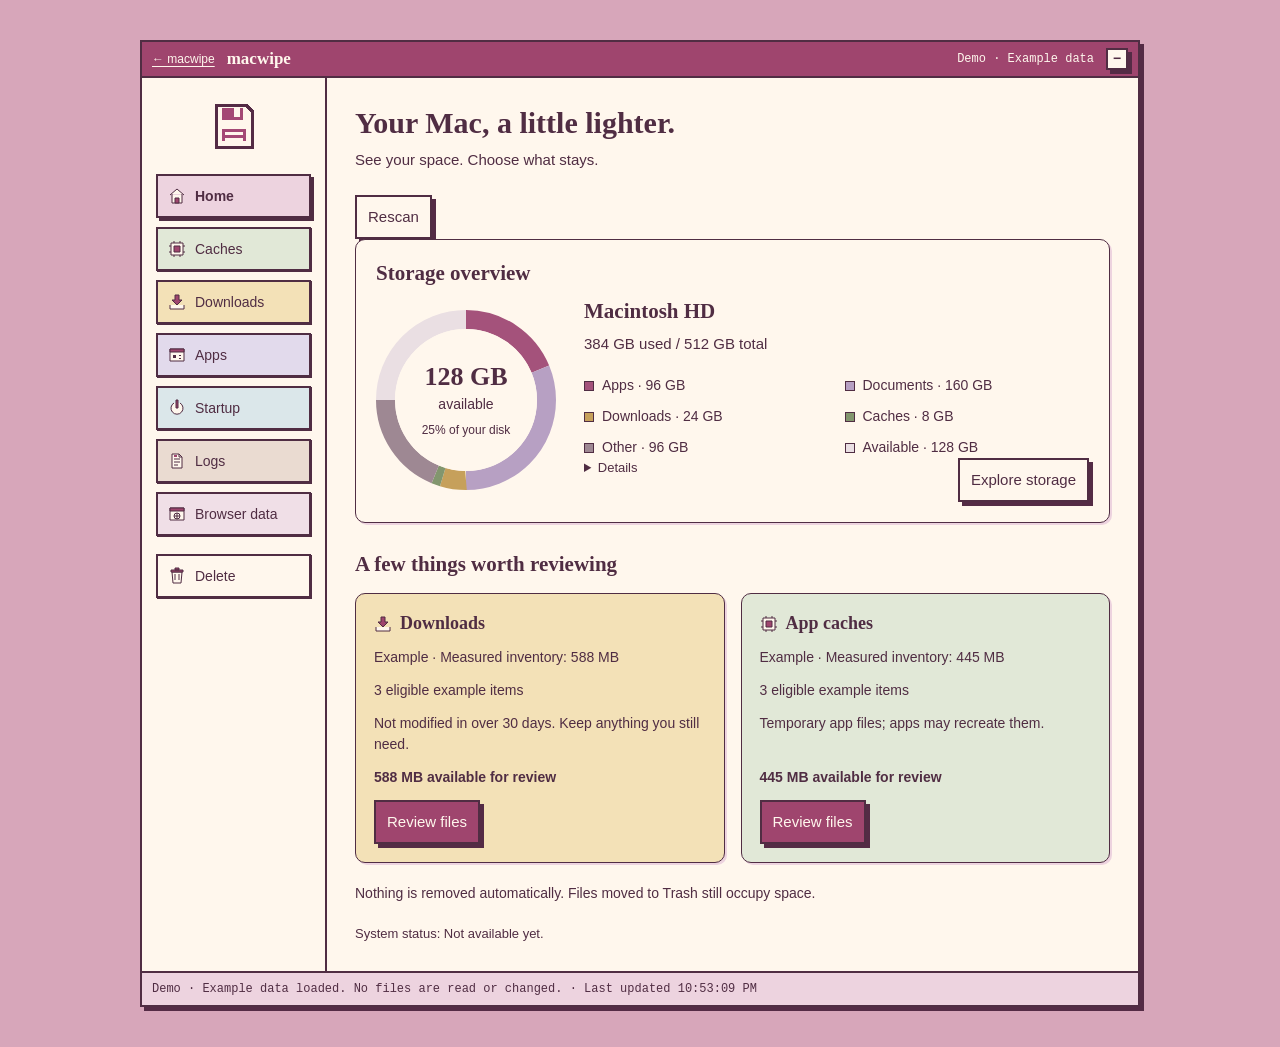
==== website/dashboard.html @ 5782fd82 "Add compact read-only storage explorer view" ====
<!doctype html>
<html lang="en">
  <head>
    <meta charset="utf-8" />
    <meta name="viewport" content="width=device-width, initial-scale=1" />
    <meta
      name="description"
      content="Try macwipe with local example data. No files are scanned or removed."
    />
    <title>macwipe · Home · Demo</title>
    <link rel="stylesheet" href="styles/theme.css" />
    <link rel="stylesheet" href="styles/dashboard.css?v=compact-home" />
    <script src="scripts/ui.js" defer></script>
    <script src="scripts/demo-data.js?v=downloads-30-days" defer></script>
    <script src="macwipe-bridge.js?v=task19" defer></script>
    <script src="scripts/dashboard.js?v=downloads-30-days" defer></script>
  </head>
  <body class="dashboard-body">
    <a class="skip-link" href="#content-pane">Skip to content</a>
    <div class="page dashboard-page">
      <main class="window dashboard" aria-label="macwipe dashboard demo">
        <header class="title-bar">
          <a class="back-link" href="index.html">← macwipe</a>
          <span class="title-bar-label">macwipe</span>
          <span class="demo-tag">Demo · Example data</span>
          <span class="window-control" aria-hidden="true">−</span>
        </header>
        <div class="dashboard-layout">
          <aside class="sidebar">
            <img
              class="disk-icon pixel-icon"
              src="assets/disk.svg"
              width="48"
              height="48"
              alt=""
            />
            <nav aria-label="Dashboard categories">
              <button
                class="question-row"
                type="button"
                data-view="home"
                aria-current="page"
              >
                <img src="assets/home.svg" width="18" height="18" alt="" />
                Home
              </button>
              <button class="question-row" type="button" data-category="caches">
                <img src="assets/caches.svg" width="18" height="18" alt="" />
                Caches
              </button>
              <button
                class="question-row"
                type="button"
                data-category="downloads"
              >
                <img src="assets/downloads.svg" width="18" height="18" alt="" />
                Downloads
              </button>
              <button
                class="question-row"
                type="button"
                data-category="applications"
              >
                <img
                  src="assets/applications.svg"
                  width="18"
                  height="18"
                  alt=""
                />
                Apps
              </button>
              <button
                class="question-row"
                type="button"
                data-category="startup"
              >
                <img src="assets/startup.svg" width="18" height="18" alt="" />
                Startup
              </button>
              <button
                class="question-row"
                type="button"
                data-category="performance"
              >
                <img src="assets/logs.svg" width="18" height="18" alt="" />
                Logs
              </button>
              <button
                class="question-row"
                type="button"
                data-category="privacy"
              >
                <img
                  src="assets/browser-data.svg"
                  width="18"
                  height="18"
                  alt=""
                />
                Browser data
              </button>
            </nav>
            <button class="question-row" type="button" id="btn-delete-macwipe"
              data-action="delete-macwipe" aria-label="Delete macwipe"
              aria-haspopup="dialog" aria-controls="delete-macwipe-dialog">
              <img src="assets/trash.svg" width="18" height="18" alt="" />
              Delete
            </button>
          </aside>
          <section
            id="content-pane"
            class="content-pane"
            aria-labelledby="dashboard-heading"
            tabindex="-1"
          >
            <header class="section-header">
              <h1 id="dashboard-heading">Your Mac, a little lighter.</h1>
              <p id="category-description">
                See your space. Choose what stays.
              </p>
              <button class="question-row" id="btn-home-rescan" data-action="preview" type="button" data-home-control>Scan</button>
            </header>
            <div id="home-view">
              <section class="home-panel" aria-labelledby="storage-heading">
                <h2 id="storage-heading">Storage overview</h2>
                <p id="storage-unavailable">
                  Storage overview is not available yet.
                </p>
                <div id="storage-overview" class="storage-overview" hidden>
                  <div class="storage-ring">
                    <svg
                      id="storage-chart"
                      width="180"
                      height="180"
                      viewBox="0 0 180 180"
                      role="img"
                      aria-label="Storage capacity and usage"
                    ></svg>
                    <div class="storage-ring-center" aria-hidden="true">
                      <strong id="storage-available"></strong>
                      <span>available</span>
                      <small id="storage-percent"></small>
                    </div>
                  </div>
                  <div class="storage-summary">
                    <h3 id="storage-volume"></h3>
                    <p id="storage-usage"></p>
                    <ul id="storage-legend" class="storage-legend"></ul>
                    <div class="storage-actions">
                    <details class="storage-disclosure"><summary>Details</summary><p id="storage-size-note" hidden>
                      Available space is reported by macOS. Cleanup candidates
                      use logical file sizes, not guaranteed space freed.
                    </p>
                    <button class="question-row" type="button" data-action="storage-settings">Open macOS Storage settings</button>
                    </details>
                    <button class="question-row" type="button" data-action="explore-storage">Explore storage</button>
                    </div>
                  </div>
                </div>
              </section>
              <section
                class="home-recommendations"
                aria-labelledby="recommendations-heading"
              >
                <h2 id="recommendations-heading">A few things worth reviewing</h2>
                <div class="recommendation-grid">
                  <article
                    class="recommendation-card downloads-card"
                    data-recommendation="downloads"
                  >
                    <h3>
                      <img src="assets/downloads.svg" width="18" height="18" alt="" />
                      Downloads
                    </h3>
                    <p data-inventory-summary="downloads"></p>
                    <p data-recommendation-count>
                      Recommendations are not available yet.
                    </p>
                    <p>Not modified in over 30 days. Keep anything you still need.</p>
                    <p data-recommendation-size></p>
                    <button
                      class="question-row primary-btn"
                      data-category="downloads"
                      type="button"
                      disabled
                    >
                      Review files
                    </button>
                  </article>
                  <article
                    class="recommendation-card caches-card"
                    data-recommendation="caches"
                  >
                    <h3>
                      <img src="assets/caches.svg" width="18" height="18" alt="" />
                      App caches
                    </h3>
                    <p data-inventory-summary="caches"></p>
                    <p data-recommendation-count>
                      Recommendations are not available yet.
                    </p>
                    <p>Temporary app files; apps may recreate them.</p>
                    <p data-recommendation-size></p>
                    <button
                      class="question-row primary-btn"
                      data-category="caches"
                      type="button"
                      disabled
                    >
                      Review files
                    </button>
                  </article>
                </div>
                <p class="home-cleanup-note">
                  Nothing is removed automatically. Files moved to Trash still occupy space.
                </p>
              </section>
              <p class="home-system-status" role="status">System status: Not available yet.</p>
            </div>
            <div
              class="toolbar"
              role="group"
              aria-label="Scan controls"
              data-category-controls
              hidden
            >
              <button
                class="question-row"
                id="btn-preview-scan"
                data-action="preview"
                type="button"
              >
                Scan
              </button>
              <button
                class="question-row"
                id="btn-select-all"
                data-action="select-all"
                type="button"
              >
                Select all
              </button>
            </div>
            <p class="preview-note" data-category-controls hidden>
              Example data only. No files are read or changed.
            </p>
            <p id="startup-settings" hidden><button class="question-row" type="button" data-action="login-settings">Open Login Items settings</button></p>
            <div id="explorer-controls" hidden>
              <button class="question-row" type="button" data-action="back-home">Back to Home</button>
              <button class="question-row" id="btn-explorer-scan" type="button" data-action="explorer-scan" disabled>Scan storage</button>
              <p id="explorer-status" role="status">Not scanned.</p>
            </div>
            <p id="category-summary" data-category-controls hidden></p>
            <details id="category-skipped" data-category-controls hidden><summary>Skipped locations</summary><ul></ul></details>
            <noscript
              ><p>Enable JavaScript to try the interactive demo.</p></noscript
            >
            <div
              class="list-navigation"
              data-category-controls
              hidden
              role="group"
              aria-label="Scroll file list"
            >
              <button
                class="question-row"
                type="button"
                data-action="scroll-up"
                aria-label="Scroll file list up"
                aria-controls="file-list"
              >
                ▲
              </button>
              <button
                class="question-row"
                type="button"
                data-action="scroll-down"
                aria-label="Scroll file list down"
                aria-controls="file-list"
              >
                ▼
              </button>
            </div>
            <div
              id="file-list"
              class="table-scroll"
              data-category-controls
              hidden
              role="region"
              aria-label="Example items"
              tabindex="0"
            >
              <table class="item-list">
                <caption id="list-caption">
                  Example storage items
                </caption>
                <thead>
                  <tr>
                    <th scope="col">Select</th>
                    <th scope="col">Name</th>
                    <th scope="col" aria-sort="none">
                      <button type="button" id="btn-sort-size" data-action="sort-size">
                        Size / Info <span aria-hidden="true"></span>
                      </button>
                    </th>
                    <th scope="col">Details</th>
                  </tr>
                </thead>
                <tbody id="item-table-body"></tbody>
              </table>
            </div>
            <footer class="bottom-bar" data-category-controls hidden>
              <span id="selection-status" role="status"
                >Selected: 0 items · 0 MB</span
              >
              <button
                class="question-row primary-btn"
                id="btn-review-selected"
                data-action="review"
                aria-haspopup="dialog"
                aria-controls="review-dialog"
                type="button"
                disabled
              >
                Review selected
              </button>
            </footer>
          </section>
        </div>
        <footer class="status-strip">
          <span id="scan-status" role="status">Demo · Example data</span>
          <span id="scan-updated" hidden>
            · Last updated <time id="scan-updated-time"></time>
          </span>
        </footer>
      </main>
    </div>
    <dialog
      class="window modal-dialog"
      data-chat-prefix="details"
      id="details-dialog"
      aria-labelledby="details-title"
    >
      <header class="title-bar">
        <span class="title-bar-label" id="details-title"
          >macwipe - details</span
        >
        <button
          class="window-control close-control"
          type="button"
          data-close
          aria-label="Close details dialog"
          autofocus
        >
          ×
        </button>
      </header>
      <div data-chat-content></div>
      <p class="toolbar"><button class="question-row" id="btn-finder" data-action="show-finder" type="button" hidden>Show in Finder</button><button class="question-row" id="btn-keep-item" data-action="keep-item" type="button" hidden>Keep this</button></p>
      <p>Exclude this item from recommendations and bulk selection.</p>
      <p id="details-action-status" role="status"></p>
    </dialog>
    <dialog
      class="window modal-dialog"
      id="review-dialog"
      aria-labelledby="review-title"
      aria-describedby="review-notice"
    >
      <header class="title-bar">
        <span class="title-bar-label" id="review-title"
          >macwipe - review selected</span
        >
        <button
          class="window-control close-control"
          type="button"
          data-close
          aria-label="Close review dialog"
          autofocus
        >
          ×
        </button>
      </header>
      <div class="dialog-body">
        <p>Selected items for simulated cleanup:</p>
        <ul id="review-items-list" class="review-list"></ul>
        <p><strong>Total:</strong> <span id="review-total-size">0 MB</span></p>
        <p id="review-notice" class="demo-notice-box">
          Demo only. Simulation clears your selections. No files or settings are
          changed.
        </p>
        <div class="dialog-actions">
          <button class="question-row" type="button" data-close>Back</button>
          <button
            class="question-row primary-btn"
            id="review-simulate-btn"
            data-action="simulate"
            type="button"
          >
            Simulate cleanup
          </button>
        </div>
      </div>
      <footer class="status-strip">Review first. You stay in control.</footer>
    </dialog>
    <dialog class="window modal-dialog" id="delete-macwipe-dialog"
      aria-labelledby="delete-macwipe-title" aria-describedby="delete-macwipe-message delete-macwipe-notice">
      <header class="title-bar">
        <span class="title-bar-label" id="delete-macwipe-title">Delete macwipe?</span>
      </header>
      <div class="dialog-body">
        <p id="delete-macwipe-message">Move this copy of macwipe to Trash? The app will close. Your other apps and files will stay in place.</p>
        <p id="delete-macwipe-notice" role="status"></p>
        <div class="dialog-actions">
          <button class="question-row" type="button" id="delete-macwipe-keep" data-close autofocus>Keep</button>
          <button class="question-row primary-btn" type="button" id="delete-macwipe-confirm" data-action="confirm-delete-macwipe">Delete application</button>
        </div>
      </div>
    </dialog>
  </body>
</html>
---- website/styles/theme.css ----
/* Shared retro desktop design system. */
:root {
  --background: #d7a6ba;
  --panel: #fff6ec;
  --ink: #542b45;
  --button: #a44875;
  --status: #eaccd7;
  --mono: ui-monospace, "SF Mono", "Courier New", monospace;
  --serif: Georgia, serif;
  --shadow: 4px 4px 0 var(--ink);
  --menu: #fff0e0;
  --transcript: #fffdf9;
}
* {
  box-sizing: border-box;
}
body {
  margin: 0;
  min-height: 100vh;
  background: var(--background);
  color: var(--ink);
  font: 14px/1.5 var(--mono);
}
a {
  color: inherit;
}
button,
input {
  font: inherit;
}
button,
.download-control,
.demo-link {
  border-radius: 0;
  cursor: pointer;
  transition: transform 120ms ease;
}
:focus-visible {
  outline: 2px solid var(--ink);
  outline-offset: 4px;
}
.title-bar :focus-visible {
  outline-color: var(--panel);
}
.page {
  display: flex;
  min-height: 100vh;
  padding: 48px 24px;
}
.landing-window {
  width: min(470px, 100%);
  margin: auto;
}
.window {
  border: 2px solid var(--ink);
  background: var(--panel);
  box-shadow: var(--shadow);
  min-width: 0;
}
.title-bar {
  display: flex;
  align-items: center;
  gap: 12px;
  min-height: 36px;
  padding: 6px 10px;
  border-bottom: 2px solid var(--ink);
  background: var(--button);
  color: var(--panel);
}
.title-bar-label {
  margin-right: auto;
  font: bold 17px var(--serif);
}
.window-control {
  display: inline-grid;
  place-items: center;
  flex: 0 0 22px;
  width: 22px;
  height: 22px;
  padding: 0;
  border: 2px solid var(--ink);
  background: var(--panel);
  color: var(--ink);
  font: bold 14px/1 var(--mono);
  box-shadow: var(--shadow);
}
.close-control:hover {
  background: var(--status);
}
.landing-content {
  display: flex;
  flex-direction: column;
  align-items: center;
  padding: 30px 24px 24px;
  text-align: center;
}
.pixel-icon {
  image-rendering: pixelated;
  flex-shrink: 0;
}
svg {
  shape-rendering: crispEdges;
}
.folder-icon {
  margin-bottom: 12px;
}
h1 {
  margin: 0;
  font: bold 36px/1.15 var(--serif);
}
.tagline {
  margin: 8px 0 42px;
}
.download-control,
.demo-link {
  display: flex;
  align-items: center;
  justify-content: center;
  gap: 10px;
  width: 100%;
  min-height: 46px;
  padding: 10px;
  border: 2px solid var(--ink);
  box-shadow: var(--shadow);
  font: bold 13px/1.5 var(--mono);
}
.download-control {
  background: var(--status);
  color: var(--ink);
  text-decoration: none;
}
.demo-link {
  margin-top: 12px;
  text-decoration: none;
}
.divider {
  width: 100%;
  margin: 40px 0 16px;
  border-top: 2px solid var(--ink);
}
.questions-label {
  width: 100%;
  margin: 0 0 10px;
  text-align: left;
  font-weight: bold;
}
.questions-list {
  display: grid;
  width: 100%;
  gap: 10px;
}
.question-row {
  display: flex;
  align-items: center;
  justify-content: space-between;
  gap: 12px;
  width: 100%;
  min-height: 44px;
  padding: 8px 11px;
  border: 2px solid var(--ink);
  background: var(--panel);
  color: var(--ink);
  box-shadow: var(--shadow);
  text-align: left;
}
.question-row:hover,
.question-row[aria-expanded="true"] {
  background: var(--status);
}
.close-control:active,
.download-control:active,
.demo-link:active,
.question-row:active {
  transform: translate(1px, 1px);
  box-shadow: 2px 2px 0 var(--ink);
}
.primary-btn {
  background: var(--button);
  color: #fff;
}
.primary-btn:hover {
  background: var(--ink);
}
.landing-window .download-control {
  margin-top: 14px;
  background: var(--button);
  color: var(--panel);
}
.landing-window .demo-link {
  background: var(--panel);
  color: var(--ink);
}
.landing-window .download-control:hover,
.landing-window .demo-link:hover {
  background: var(--ink);
  color: var(--panel);
}
.question-copy {
  display: flex;
  align-items: center;
  gap: 10px;
}
.chevron {
  font: bold 28px/0.8 var(--serif);
}
.status-strip {
  padding: 7px 10px;
  border-top: 2px solid var(--ink);
  background: var(--status);
  font-size: 12px;
}
/* Native dialog supplies the overlay and keyboard focus containment. */
.modal-dialog {
  width: min(520px, calc(100% - 32px));
  max-height: calc(100vh - 32px);
  max-height: calc(100dvh - 32px);
  padding: 0;
  color: var(--ink);
  overflow-y: auto;
}
.modal-dialog:not([open]) {
  display: none;
}
.modal-dialog[open] {
  animation: modal-open 140ms ease;
}
.modal-dialog::backdrop {
  background: rgb(84 43 69 / 45%);
}
@keyframes modal-open {
  from {
    opacity: 0;
    transform: translateY(8px);
  }
  to {
    opacity: 1;
    transform: none;
  }
}
.chat-menu {
  padding: 6px 12px;
  border-bottom: 2px solid var(--ink);
  background: var(--menu);
  font-size: 11px;
}
.chat-body {
  display: flex;
  height: clamp(210px, 36vh, 300px);
}
.chat-sidebar {
  display: flex;
  flex: 0 0 70px;
  flex-direction: column;
  align-items: center;
  padding: 14px 10px;
  border-right: 2px solid var(--ink);
  background: var(--status);
}
.chat-avatar {
  display: grid;
  place-items: center;
  width: 44px;
  height: 44px;
  border: 2px solid var(--ink);
  background: var(--panel);
  box-shadow: 2px 2px 0 var(--ink);
}
.chat-transcript {
  flex: 1;
  min-width: 0;
  min-height: 0;
  overflow-y: auto;
  padding: 18px 14px;
  background: var(--transcript);
  overflow-wrap: anywhere;
  font-size: 12px;
}
.chat-transcript p {
  margin: 0 0 20px;
}
.chat-transcript p:last-child {
  margin-bottom: 0;
}
.chat-transcript strong {
  font-weight: bold;
}
.message-time {
  font-size: 11px;
}
.sender-you {
  color: var(--button);
}
.sender-macwipe {
  color: var(--ink);
}
.chat-toolbar {
  display: flex;
  flex-wrap: wrap;
  align-items: center;
  gap: 6px;
  padding: 4px 12px;
  border-top: 2px solid var(--ink);
  border-bottom: 2px solid var(--ink);
  background: var(--panel);
  font-size: 11px;
}
.format-key {
  display: inline-grid;
  place-items: center;
  width: 22px;
  height: 22px;
  border: 2px solid var(--ink);
  background: var(--panel);
  font-weight: bold;
}
.chat-input-area {
  display: flex;
  gap: 12px;
  padding: 12px;
}
.chat-input-area input {
  min-width: 0;
  flex: 1;
  width: 100%;
  padding: 8px;
  border: 2px solid var(--ink);
  border-radius: 0;
  background: var(--transcript);
  color: var(--ink);
}
.chat-input-area input::placeholder {
  color: var(--ink);
  opacity: 0.75;
}
.chat-input-area .question-row {
  width: auto;
}
button:disabled,
button:disabled:hover,
button:disabled:active {
  cursor: not-allowed;
  background: var(--status);
  color: var(--ink);
  transform: none;
  box-shadow: none;
  transition: none;
}
.skip-link {
  position: fixed;
  z-index: 10;
  top: 8px;
  left: 8px;
  padding: 8px;
  border: 2px solid var(--ink);
  background: var(--panel);
  transform: translateY(-200%);
}
.skip-link:focus {
  transform: none;
}
@media (max-width: 520px) {
  .page {
    padding: 24px 12px;
  }
  .landing-content {
    padding: 24px 16px;
  }
  h1 {
    font-size: 32px;
  }
}
@media (prefers-reduced-motion: reduce) {
  *,
  *::before,
  *::after {
    animation: none !important;
    transition: none !important;
  }
}
---- website/styles/dashboard.css ----
.dashboard-body {
  --panel: #fff7ed;
  --ink: #502d43;
  --button: #9f456e;
  --status: #edd3df;
  font: 15px/1.5 -apple-system, BlinkMacSystemFont, "Segoe UI", sans-serif;
}
.dashboard-body [hidden] {
  display: none !important;
}
.dashboard-page {
  padding: 40px 24px;
}
.native-mode .dashboard-page { padding: 0; min-height: 100vh; }
.native-mode .dashboard { width: 100%; margin: 0; box-shadow: none; }
.native-mode .dashboard > .status-strip {
  padding: 5px 10px;
  font: 13px/1.3 -apple-system, BlinkMacSystemFont, "Segoe UI", sans-serif;
}
.native-mode .sidebar { padding-top: 14px; padding-bottom: 14px; }
.native-mode .disk-icon { margin-bottom: 12px; }
.native-mode[data-current-view="home"] .content-pane { padding: 12px 16px; }
.native-mode[data-current-view="home"] .section-header {
  display: grid;
  grid-template-columns: 1fr auto;
  gap: 2px 12px;
  margin-bottom: 10px;
}
.native-mode[data-current-view="home"] .section-header h1 { font-size: 26px; margin: 0; }
.native-mode[data-current-view="home"] .section-header p { margin: 0; font-size: 13px; }
.native-mode #btn-home-rescan { grid-column: 2; grid-row: 1 / span 2; margin: 0; }
.native-mode .home-panel { padding: 14px; }
.native-mode .home-panel:has(#storage-overview:not([hidden])) {
  display: grid;
  grid-template-columns: 130px 1fr;
  gap: 4px 16px;
}
.native-mode .home-panel h2 { grid-column: 2; margin: 0; font-size: 18px; }
.native-mode #storage-overview:not([hidden]) { display: contents; }
.native-mode .storage-ring { grid-row: 1 / span 2; width: 130px; height: 130px; }
.native-mode .storage-ring svg { width: 130px; height: 130px; }
.native-mode .storage-ring-center { inset: 14px; width: 102px; height: 102px; font-size: 13px; text-align: center; }
.native-mode .storage-ring-center strong { font-size: 20px; }
.native-mode .storage-ring-center small { font-size: 13px; margin-top: 2px; }
.native-mode .storage-summary { grid-column: 2; }
.storage-actions { display: flex; align-items: flex-start; gap: 12px; }
.storage-actions > details { min-width: 0; flex: 1; }
.storage-actions > button { flex-shrink: 0; width: auto; }
.native-mode .storage-actions > button { min-height: 28px; padding: 4px 8px; font-size: 13px; }
.native-mode .storage-summary h3 { font-size: 18px; margin-bottom: 4px; }
.native-mode .storage-summary p, .storage-disclosure { font-size: 13px; }
.native-mode .storage-legend { margin-top: 6px; gap: 4px 12px; font-size: 13px; }
.native-mode .home-recommendations { margin-top: 12px; }
.native-mode .home-recommendations h2 { font-size: 18px; margin-bottom: 6px; }
.native-mode .recommendation-card { padding: 10px 12px; gap: 4px; display: grid; grid-template-columns: 1fr auto; }
.native-mode .recommendation-card h3 { font-size: 16px; grid-column: 1 / -1; }
.native-mode .recommendation-card p { font-size: 13px; line-height: 1.25; grid-column: 1 / -1; }
.native-mode .recommendation-card [data-recommendation-size] { grid-column: 1; margin: 0; align-self: center; }
.native-mode .recommendation-card button { grid-column: 2; padding: 4px 8px; font-size: 13px; }
.native-mode .home-cleanup-note { margin: 4px 0; font-size: 13px; }
.home-system-status { margin: 8px 0 0; font-size: 13px; }
@media (max-width: 749px) {
  .native-mode .home-panel:has(#storage-overview:not([hidden])) { display: block; }
  .native-mode #storage-overview:not([hidden]) { display: flex; }
  .native-mode[data-current-view="home"] .section-header { display: block; }
}
.dashboard {
  width: min(1000px, 100%);
  margin: auto;
}
.back-link {
  font-size: 12px;
  text-underline-offset: 3px;
}
.demo-tag {
  font: 12px/1.5 var(--mono);
}
.dashboard-layout {
  display: grid;
  grid-template-columns: 185px minmax(0, 1fr);
}
.sidebar {
  padding: 24px 14px;
  border-right: 2px solid var(--ink);
  background: var(--panel);
}
.disk-icon {
  display: block;
  margin: 0 auto 24px;
}
.sidebar nav {
  display: flex;
  flex-direction: column;
  gap: 9px;
}
.sidebar .question-row {
  justify-content: flex-start;
  min-height: 44px;
  gap: 9px;
  padding: 8px 10px;
  border: 2px solid var(--ink);
  background: var(--nav-color);
  color: var(--ink);
  box-shadow: 1px 1px 0 var(--ink);
  font: 14px/1.5 -apple-system, BlinkMacSystemFont, "Segoe UI", sans-serif;
  text-align: left;
}
.sidebar .question-row img {
  flex-shrink: 0;
}
.sidebar [data-view="home"] {
  --nav-color: #edd3df;
}
.sidebar [data-category="caches"] {
  --nav-color: #e1e8d7;
}
.sidebar [data-category="downloads"] {
  --nav-color: #f3e1b7;
}
.sidebar [data-category="applications"] {
  --nav-color: #e2daec;
}
.sidebar [data-category="startup"] {
  --nav-color: #dbe7ea;
}
.sidebar [data-category="performance"] {
  --nav-color: #eadbd1;
}
.sidebar [data-category="privacy"] {
  --nav-color: #f0dfe7;
}
.sidebar .question-row[aria-current="page"] {
  border: 2px solid var(--ink);
  background: var(--nav-color);
  box-shadow: 3px 3px 0 var(--ink);
  font-weight: bold;
}
#btn-delete-macwipe {
  --nav-color: var(--panel);
  margin-top: 18px;
}
#delete-macwipe-dialog {
  width: min(440px, calc(100% - 32px));
}
.content-pane {
  min-width: 0;
  padding: 28px;
  overflow-wrap: anywhere;
}
.home-panel {
  padding: 20px;
  border: 1px solid var(--ink);
  border-radius: 10px;
  background: var(--panel);
  box-shadow: 2px 2px 0 var(--status);
}
.home-panel h2 {
  margin: 0 0 12px;
  font: bold 21px/1.25 var(--serif);
}
.home-recommendations {
  margin-top: 28px;
}
.home-recommendations h2 {
  margin: 0 0 16px;
  font: bold 21px/1.25 var(--serif);
}
.recommendation-grid {
  display: grid;
  grid-template-columns: repeat(2, minmax(0, 1fr));
  gap: 16px;
}
.recommendation-card {
  display: flex;
  flex-direction: column;
  gap: 12px;
  padding: 18px;
  border: 1px solid var(--ink);
  border-radius: 10px;
  box-shadow: 2px 2px 0 var(--status);
}
.downloads-card {
  background: #f3e1b7;
}
.caches-card {
  background: #e1e8d7;
}
.recommendation-card h3 {
  display: flex;
  align-items: center;
  gap: 8px;
  margin: 0;
  font: bold 18px/1.25 var(--serif);
}
.recommendation-card h3 img {
  flex-shrink: 0;
}
.recommendation-card p {
  margin: 0;
  font-size: 14px;
}
.recommendation-card [data-recommendation-size] {
  margin-top: auto;
  font-weight: bold;
}
.recommendation-card .question-row,
#btn-home-rescan {
  width: auto;
  justify-content: center;
  align-self: flex-start;
}
.home-cleanup-note {
  margin: 20px 0;
  font-size: 14px;
}
.home-panel p {
  margin: 0;
}
.storage-overview {
  display: flex;
  align-items: center;
  gap: 28px;
}
.storage-ring {
  position: relative;
  flex: 0 0 180px;
  width: 180px;
  height: 180px;
}
.storage-ring svg {
  display: block;
  shape-rendering: geometricPrecision;
}
.storage-ring-center {
  position: absolute;
  top: 19px;
  left: 19px;
  display: flex;
  flex-direction: column;
  align-items: center;
  justify-content: center;
  width: 142px;
  height: 142px;
  border-radius: 50%;
  background: var(--panel);
  font-size: 14px;
}
.storage-ring-center strong {
  font: bold 26px/1.25 var(--serif);
}
.storage-ring-center small {
  margin-top: 6px;
  font-size: 12px;
}
.storage-summary {
  flex: 1;
  min-width: 0;
}
.storage-summary h3 {
  margin: 0 0 8px;
  font: bold 21px/1.25 var(--serif);
}
#storage-size-note {
  margin-top: 16px;
  font-size: 14px;
}
.storage-legend {
  display: grid;
  grid-template-columns: repeat(2, minmax(0, 1fr));
  gap: 10px 16px;
  margin: 20px 0 0;
  padding: 0;
  list-style: none;
  font-size: 14px;
}
.storage-legend li {
  display: flex;
  align-items: center;
  gap: 8px;
}
.storage-swatch {
  flex: 0 0 10px;
  width: 10px;
  height: 10px;
  border: 1px solid var(--ink);
}
.dashboard-body .status-strip {
  font: 12px/1.5 var(--mono);
}
.dashboard-body .primary-btn {
  background: var(--button);
  color: var(--panel);
}
.dashboard-body .primary-btn:hover {
  background: var(--ink);
}
.dashboard-body .primary-btn:disabled {
  background: var(--status);
  color: var(--ink);
}
.section-header h1 {
  font-size: 30px;
}
.section-header p {
  margin: 8px 0 24px;
}
.toolbar,
.bottom-bar,
.dialog-actions {
  display: flex;
  flex-wrap: wrap;
  align-items: center;
  gap: 12px;
}
.toolbar .question-row,
.bottom-bar .question-row,
.dialog-actions .question-row {
  width: auto;
  justify-content: center;
  min-height: 44px;
  padding: 10px 14px;
  border-width: 1px;
  box-shadow: 2px 2px 0 var(--ink);
  font-size: 14px;
}
.preview-note {
  margin: 16px 0 20px;
  font-size: 12px;
}
.list-navigation {
  display: flex;
  justify-content: flex-end;
  gap: 6px;
  margin-bottom: 8px;
}
.list-navigation .question-row {
  width: 32px;
  min-height: 28px;
  padding: 4px;
  justify-content: center;
  font-size: 12px;
  border-width: 1px;
  box-shadow: 2px 2px 0 var(--ink);
}
.table-scroll {
  max-height: 420px;
  overflow: auto;
  border: 1px solid var(--ink);
  border-radius: 10px;
  box-shadow: 2px 2px 0 var(--status);
}
.item-list {
  width: 100%;
  min-width: 440px;
  border-collapse: collapse;
  text-align: left;
  font-size: 14px;
  line-height: 1.5;
}
.item-list caption {
  padding: 14px;
  font: bold 21px var(--serif);
  text-align: left;
}
.item-list th,
.item-list td {
  padding: 10px 12px;
  border-bottom: 1px solid var(--ink);
  overflow-wrap: anywhere;
}
.item-list thead {
  background: var(--status);
}
.item-list .item-review-label {
  display: block;
  margin-top: 4px;
  font-size: 13px;
}
.dashboard-body [data-message="answer"] {
  white-space: pre-line;
}
.item-list tr.risk-section td {
  text-align: left;
  white-space: normal;
  background: var(--panel);
}
.risk-section h2 {
  margin: 0 0 4px;
  font: bold 16px var(--serif);
}
.risk-section p {
  margin: 0;
  font-size: 12px;
}
.item-list th:first-child,
.item-list td:first-child {
  width: 76px;
  text-align: center;
  white-space: nowrap;
}
.item-list th:nth-child(3) {
  width: 125px;
}
#btn-sort-size {
  padding: 0;
  border: 0;
  background: transparent;
  color: inherit;
  font: inherit;
  text-align: left;
  cursor: pointer;
}
.item-list th:last-child {
  width: 96px;
}
.item-list tbody tr:hover,
.item-list tbody tr:has(input:checked) {
  background: var(--status);
}
.item-list input {
  width: 18px;
  height: 18px;
  margin: 0;
  accent-color: var(--button);
  cursor: pointer;
}
.item-list .question-row {
  white-space: nowrap;
  width: auto;
  min-height: 32px;
  padding: 5px 8px;
  border-width: 1px;
  box-shadow: 2px 2px 0 var(--ink);
  font-size: 14px;
}
.bottom-bar {
  justify-content: space-between;
  padding-top: 20px;
  font-size: 14px;
}
#selection-status {
  font: 12px/1.5 var(--mono);
}
.dialog-body {
  padding: 20px;
}
.dialog-body > p:first-child {
  margin-top: 0;
}
.review-list {
  max-height: 180px;
  overflow-y: auto;
  padding-left: 22px;
}
.review-list li {
  margin-bottom: 8px;
  overflow-wrap: anywhere;
}
.demo-notice-box {
  padding: 12px;
  border: 2px solid var(--ink);
  background: var(--status);
  font-size: 12px;
}
.dialog-actions {
  justify-content: flex-end;
  margin-top: 20px;
}
@media (max-width: 750px) {
  .dashboard-page {
    padding: 20px 12px;
  }
  .dashboard-layout {
    grid-template-columns: minmax(0, 1fr);
  }
  .dashboard .title-bar {
    flex-wrap: wrap;
    gap: 8px 12px;
  }
  .demo-tag {
    margin-left: auto;
  }
  .sidebar {
    border-right: 0;
    border-bottom: 2px solid var(--ink);
    padding: 16px;
  }
  .disk-icon {
    width: 32px;
    height: 32px;
    margin: 0 0 16px;
  }
  .sidebar nav {
    flex-direction: row;
    flex-wrap: wrap;
    gap: 8px;
  }
  .sidebar .question-row {
    width: auto;
    max-width: 100%;
  }
  .content-pane {
    padding: 28px 16px;
  }
  .storage-overview {
    flex-direction: column;
    align-items: stretch;
    gap: 20px;
  }
  .storage-ring {
    align-self: center;
  }
  .recommendation-grid {
    grid-template-columns: minmax(0, 1fr);
  }
  /* Ensure all table checkboxes are fully interactive and never greyed out unless explicitly disabled */
#item-table-body input[type="checkbox"] {
  opacity: 1 !important;
  cursor: pointer !important;
  pointer-events: auto !important;
  filter: none !important;
 }

  #item-table-body input[type="checkbox"]:disabled {
    opacity: 0.3 !important;
    cursor: not-allowed !important;
  }
}
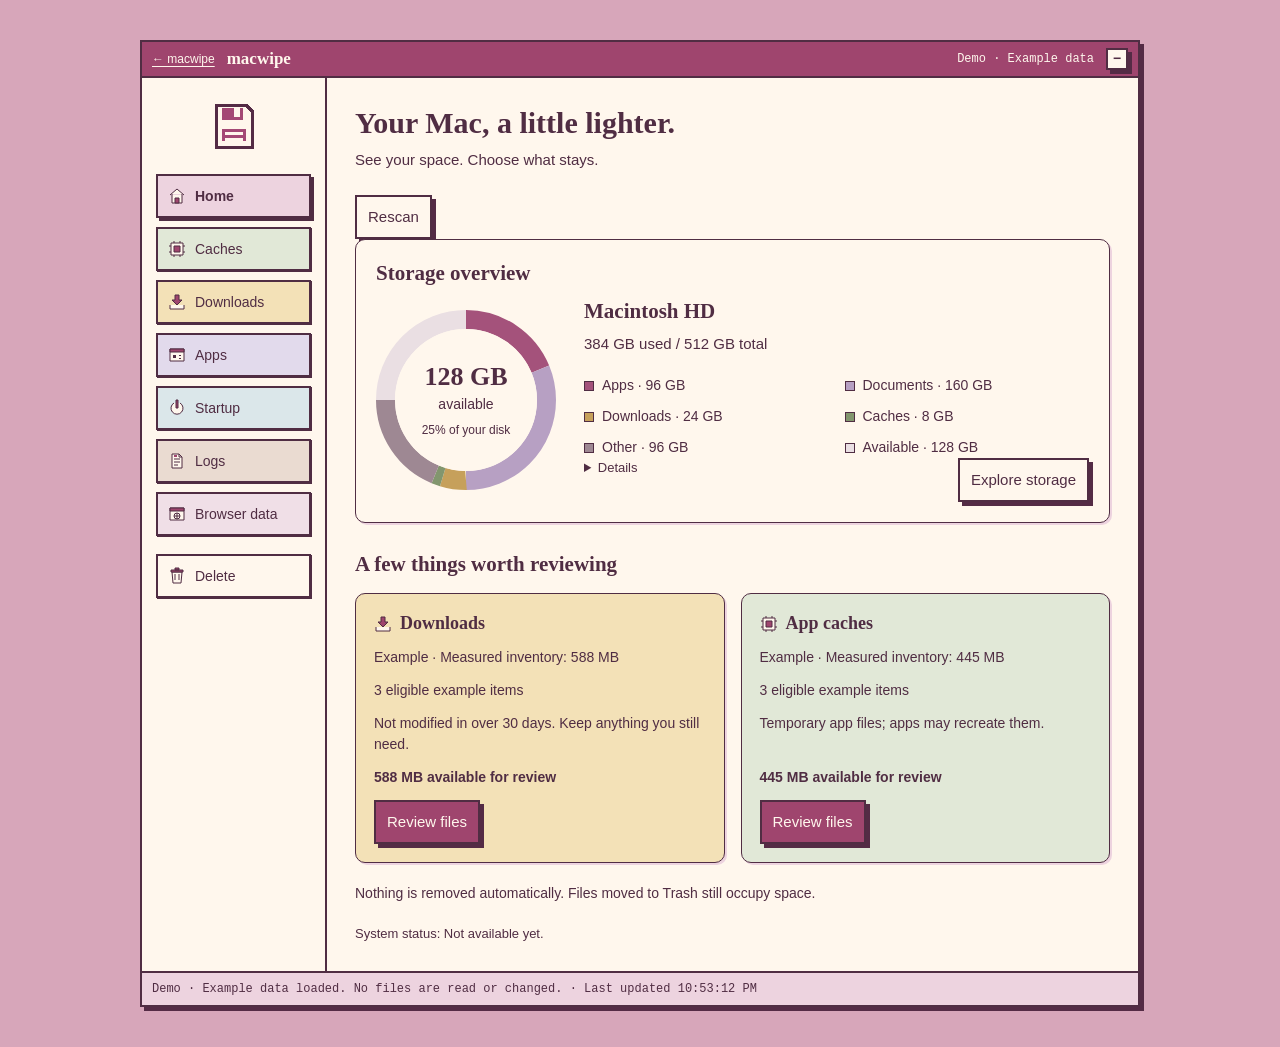
==== commit da0682de: "Connect bounded explorer results and validated drill-down" ====
--- a/website/dashboard.html
+++ b/website/dashboard.html
@@ -248,6 +248,7 @@
               <button class="question-row" type="button" data-action="back-home">Back to Home</button>
               <button class="question-row" id="btn-explorer-scan" type="button" data-action="explorer-scan" disabled>Scan storage</button>
               <p id="explorer-status" role="status">Not scanned.</p>
+              <nav id="explorer-breadcrumbs" aria-label="Storage location"></nav>
             </div>
             <p id="category-summary" data-category-controls hidden></p>
             <details id="category-skipped" data-category-controls hidden><summary>Skipped locations</summary><ul></ul></details>
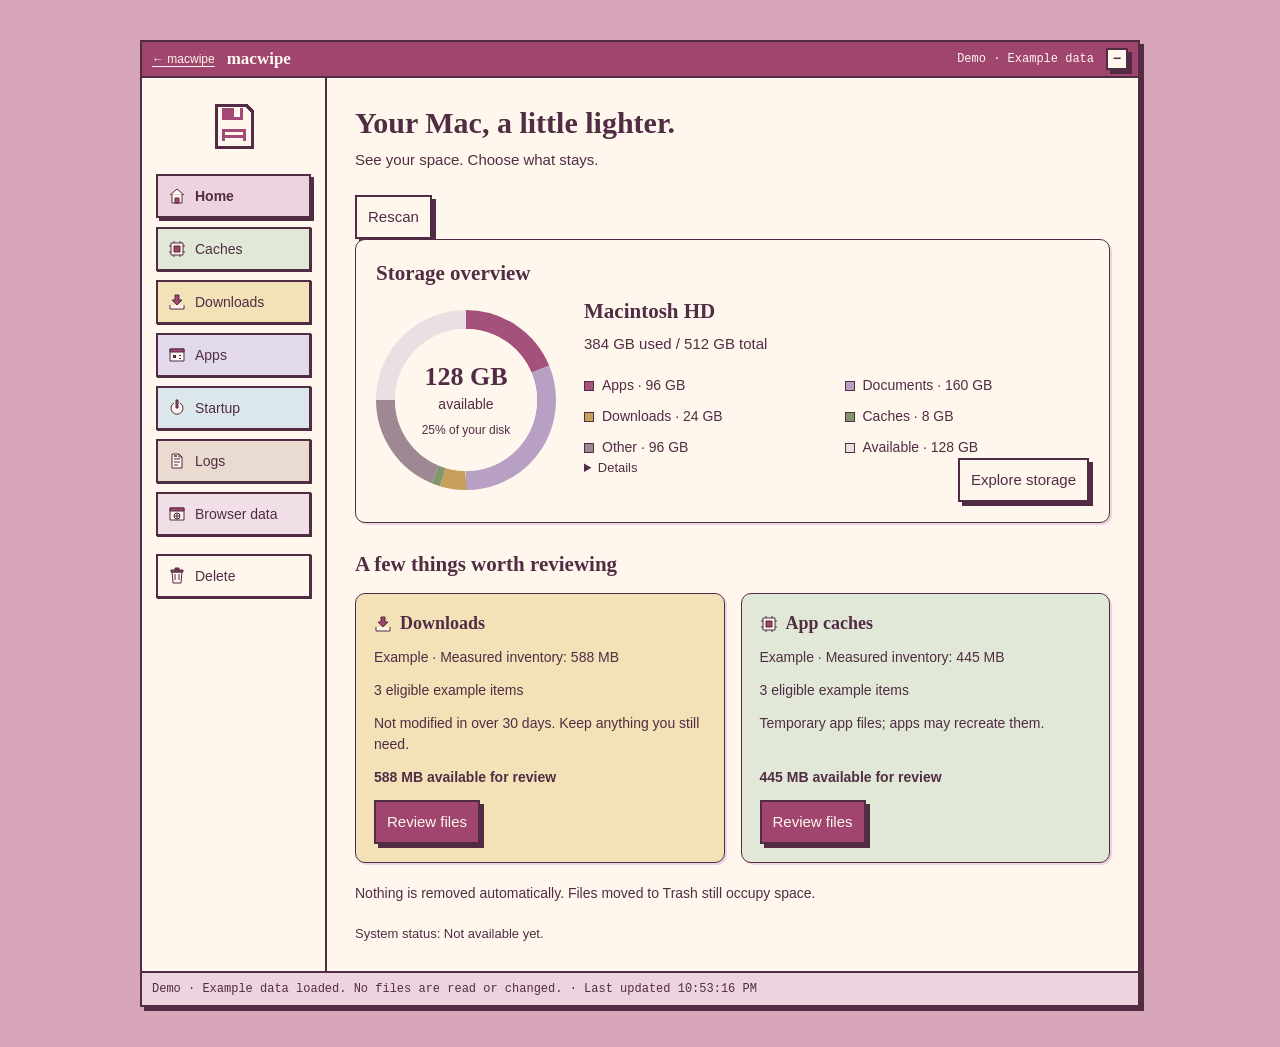
==== commit acc6f209: "Explain logical storage totals and unmeasured data" ====
--- a/website/dashboard.html
+++ b/website/dashboard.html
@@ -249,6 +249,7 @@
               <button class="question-row" id="btn-explorer-scan" type="button" data-action="explorer-scan" disabled>Scan storage</button>
               <p id="explorer-status" role="status">Not scanned.</p>
               <nav id="explorer-breadcrumbs" aria-label="Storage location"></nav>
+              <details><summary>Details</summary><p>This scan does not account for every system-managed file, snapshot, or storage allocation.</p><p>Measured files — logical size. These totals do not fully explain physical disk usage.</p><button class="question-row" type="button" data-action="storage-settings">Open macOS Storage settings</button></details>
             </div>
             <p id="category-summary" data-category-controls hidden></p>
             <details id="category-skipped" data-category-controls hidden><summary>Skipped locations</summary><ul></ul></details>
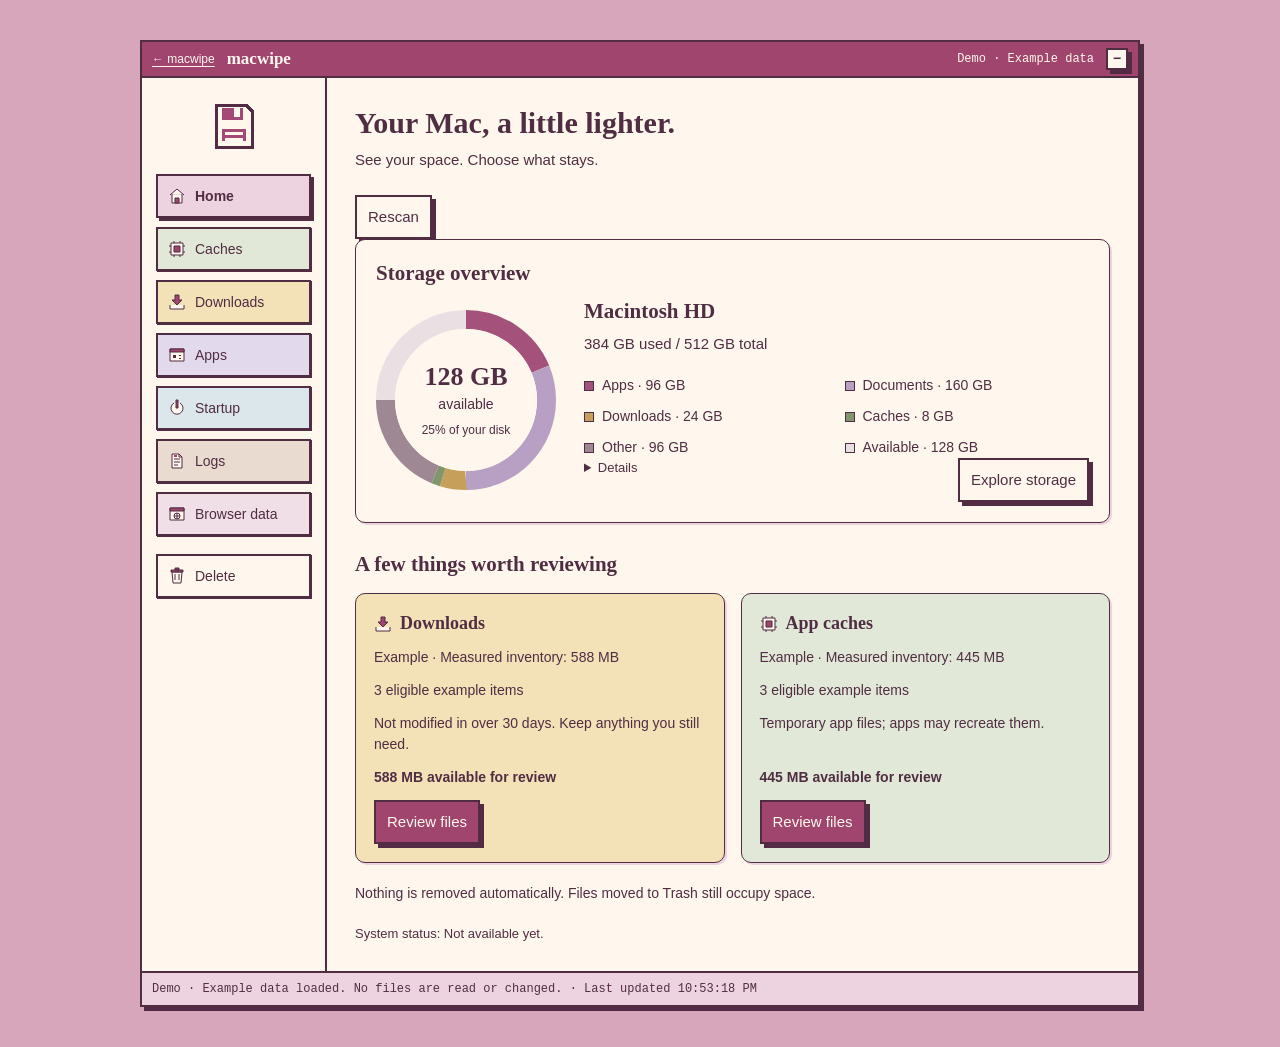
==== commit 39b14419: "Add scan generations, progress and cooperative cancellation" ====
--- a/website/dashboard.html
+++ b/website/dashboard.html
@@ -333,6 +333,7 @@
           <span id="scan-updated" hidden>
             · Last updated <time id="scan-updated-time"></time>
           </span>
+          <button class="question-row" id="btn-cancel-scan" type="button" data-action="cancel-scan" hidden>Cancel scan</button>
         </footer>
       </main>
     </div>
--- a/website/styles/dashboard.css
+++ b/website/styles/dashboard.css
@@ -17,6 +17,7 @@
   padding: 5px 10px;
   font: 13px/1.3 -apple-system, BlinkMacSystemFont, "Segoe UI", sans-serif;
 }
+.native-mode #btn-cancel-scan { display: inline-flex; vertical-align: middle; min-height: 24px; padding: 2px 8px; width: auto; font-size: 13px; }
 .native-mode .sidebar { padding-top: 14px; padding-bottom: 14px; }
 .native-mode .disk-icon { margin-bottom: 12px; }
 .native-mode[data-current-view="home"] .content-pane { padding: 12px 16px; }
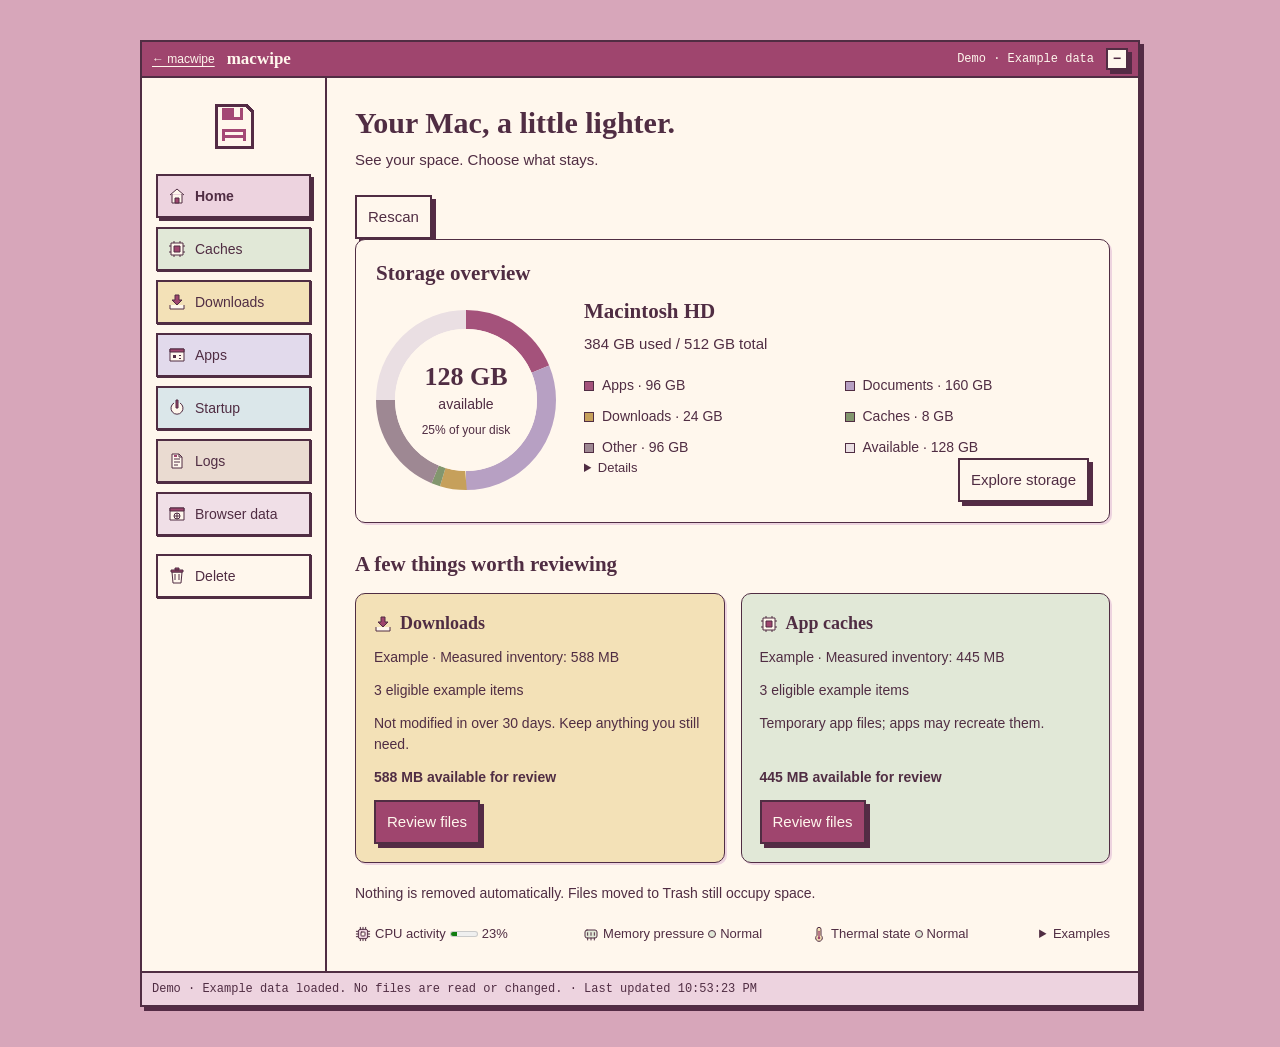
==== commit 96b6eaca: "Add compact system activity indicators" ====
--- a/website/dashboard.html
+++ b/website/dashboard.html
@@ -214,7 +214,12 @@
                   Nothing is removed automatically. Files moved to Trash still occupy space.
                 </p>
               </section>
-              <p class="home-system-status" role="status">System status: Not available yet.</p>
+              <div class="home-system-status" aria-label="Current system activity">
+                <span class="metric"><img src="assets/cpu.svg" width="16" height="16" alt="" />CPU activity <meter id="cpu-meter" min="0" max="100" value="0" aria-label="CPU activity" hidden></meter><strong id="cpu-value">Measuring</strong></span>
+                <span class="metric"><img src="assets/memory.svg" width="16" height="16" alt="" />Memory pressure <strong id="memory-value">Unavailable</strong></span>
+                <span class="metric"><img src="assets/thermal.svg" width="16" height="16" alt="" />Thermal state <strong id="thermal-value">Unavailable</strong></span>
+                <details class="system-details"><summary>Details</summary><p id="metric-example-label" hidden>Demo examples. These are fictional, stable readings.</p><p>Current system activity; file cleanup does not guarantee better performance.</p><p>High readings suggest investigating the current workload in Activity Monitor.</p><p id="metric-updated">No current sample.</p><button class="question-row" type="button" data-action="activity-monitor">Open Activity Monitor</button></details>
+              </div>
             </div>
             <div
               class="toolbar"
--- a/website/styles/dashboard.css
+++ b/website/styles/dashboard.css
@@ -59,7 +59,18 @@
 .native-mode .recommendation-card [data-recommendation-size] { grid-column: 1; margin: 0; align-self: center; }
 .native-mode .recommendation-card button { grid-column: 2; padding: 4px 8px; font-size: 13px; }
 .native-mode .home-cleanup-note { margin: 4px 0; font-size: 13px; }
-.home-system-status { margin: 8px 0 0; font-size: 13px; }
+.home-system-status { display: grid; grid-template-columns: repeat(3, minmax(0, 1fr)) auto; gap: 8px; align-items: start; margin: 8px 0 0; font-size: 13px; }
+.metric { display: flex; gap: 4px; align-items: center; flex-wrap: wrap; }
+.metric img { flex-shrink: 0; }
+.metric strong { font-weight: 500; }
+#memory-value::before, #thermal-value::before { content: ""; display: inline-block; width: 6px; height: 6px; margin-right: 4px; border: 1px solid var(--ink); border-radius: 50%; background: var(--panel); }
+.metric [data-state="normal"]::before { background: #e1e8d7 !important; }
+.metric [data-state="warning"]::before, .metric [data-state="elevated"]::before { background: #f3e1b7 !important; }
+.metric [data-state="high"]::before, .metric [data-state="critical"]::before { background: #9f456e !important; }
+#cpu-meter { width: 28px; height: 12px; accent-color: var(--button); }
+.system-details[open] { grid-column: 1 / -1; }
+.system-details p { margin: 6px 0; }
+@media (max-width: 749px) { .home-system-status { grid-template-columns: 1fr; } }
 @media (max-width: 749px) {
   .native-mode .home-panel:has(#storage-overview:not([hidden])) { display: block; }
   .native-mode #storage-overview:not([hidden]) { display: flex; }
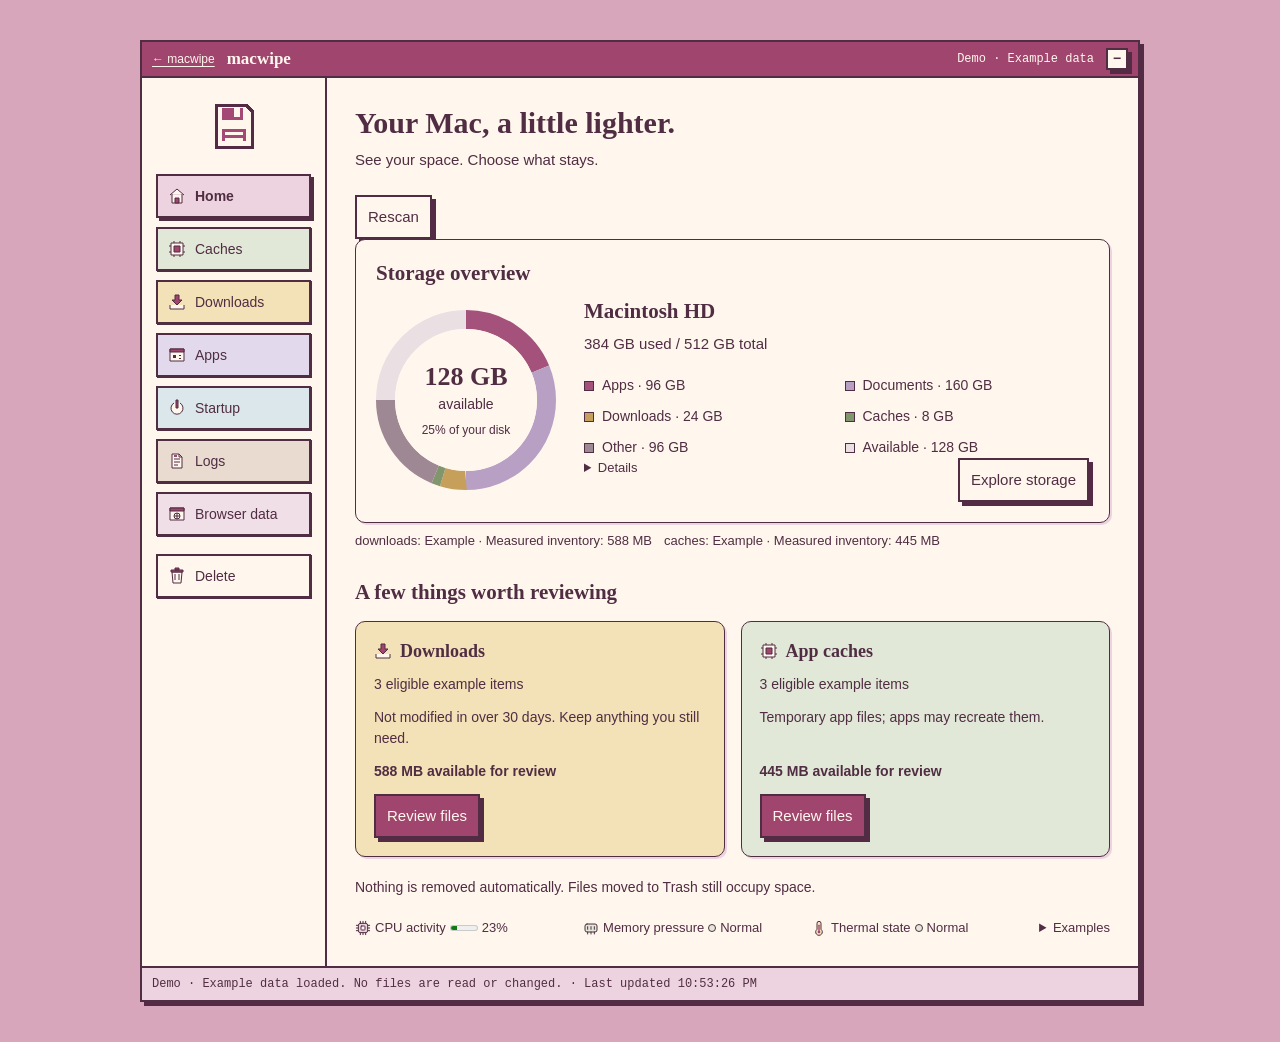
==== commit f4ccdc29: "Finalize explicit cleanup review and separate outcomes" ====
--- a/website/dashboard.html
+++ b/website/dashboard.html
@@ -157,6 +157,7 @@
                   </div>
                 </div>
               </section>
+              <p class="home-inventory-overview"><span data-inventory-summary="downloads"></span><span data-inventory-summary="caches"></span></p>
               <section
                 class="home-recommendations"
                 aria-labelledby="recommendations-heading"
@@ -171,7 +172,6 @@
                       <img src="assets/downloads.svg" width="18" height="18" alt="" />
                       Downloads
                     </h3>
-                    <p data-inventory-summary="downloads"></p>
                     <p data-recommendation-count>
                       Recommendations are not available yet.
                     </p>
@@ -194,7 +194,6 @@
                       <img src="assets/caches.svg" width="18" height="18" alt="" />
                       App caches
                     </h3>
-                    <p data-inventory-summary="caches"></p>
                     <p data-recommendation-count>
                       Recommendations are not available yet.
                     </p>
@@ -317,7 +316,7 @@
             </div>
             <footer class="bottom-bar" data-category-controls hidden>
               <span id="selection-status" role="status"
-                >Selected: 0 items · 0 MB</span
+                >Selected: 0 items · 0 bytes</span
               >
               <button
                 class="question-row primary-btn"
@@ -390,11 +389,13 @@
       <div class="dialog-body">
         <p>Selected items for simulated cleanup:</p>
         <ul id="review-items-list" class="review-list"></ul>
-        <p><strong>Total:</strong> <span id="review-total-size">0 MB</span></p>
+        <p><strong>Total:</strong> <span id="review-total-size">0 bytes</span></p>
         <p id="review-notice" class="demo-notice-box">
           Demo only. Simulation clears your selections. No files or settings are
           changed.
         </p>
+        <p id="cleanup-failure-heading" hidden>Could not move:</p>
+        <ul id="cleanup-failures" class="review-list" hidden></ul>
         <div class="dialog-actions">
           <button class="question-row" type="button" data-close>Back</button>
           <button
--- a/website/styles/dashboard.css
+++ b/website/styles/dashboard.css
@@ -52,6 +52,8 @@
 .native-mode .storage-summary p, .storage-disclosure { font-size: 13px; }
 .native-mode .storage-legend { margin-top: 6px; gap: 4px 12px; font-size: 13px; }
 .native-mode .home-recommendations { margin-top: 12px; }
+.home-inventory-overview { display: flex; flex-wrap: wrap; gap: 4px 12px; font-size: 13px; margin: 8px 0; }
+.native-mode .home-inventory-overview + .home-recommendations { margin-top: 8px; }
 .native-mode .home-recommendations h2 { font-size: 18px; margin-bottom: 6px; }
 .native-mode .recommendation-card { padding: 10px 12px; gap: 4px; display: grid; grid-template-columns: 1fr auto; }
 .native-mode .recommendation-card h3 { font-size: 16px; grid-column: 1 / -1; }
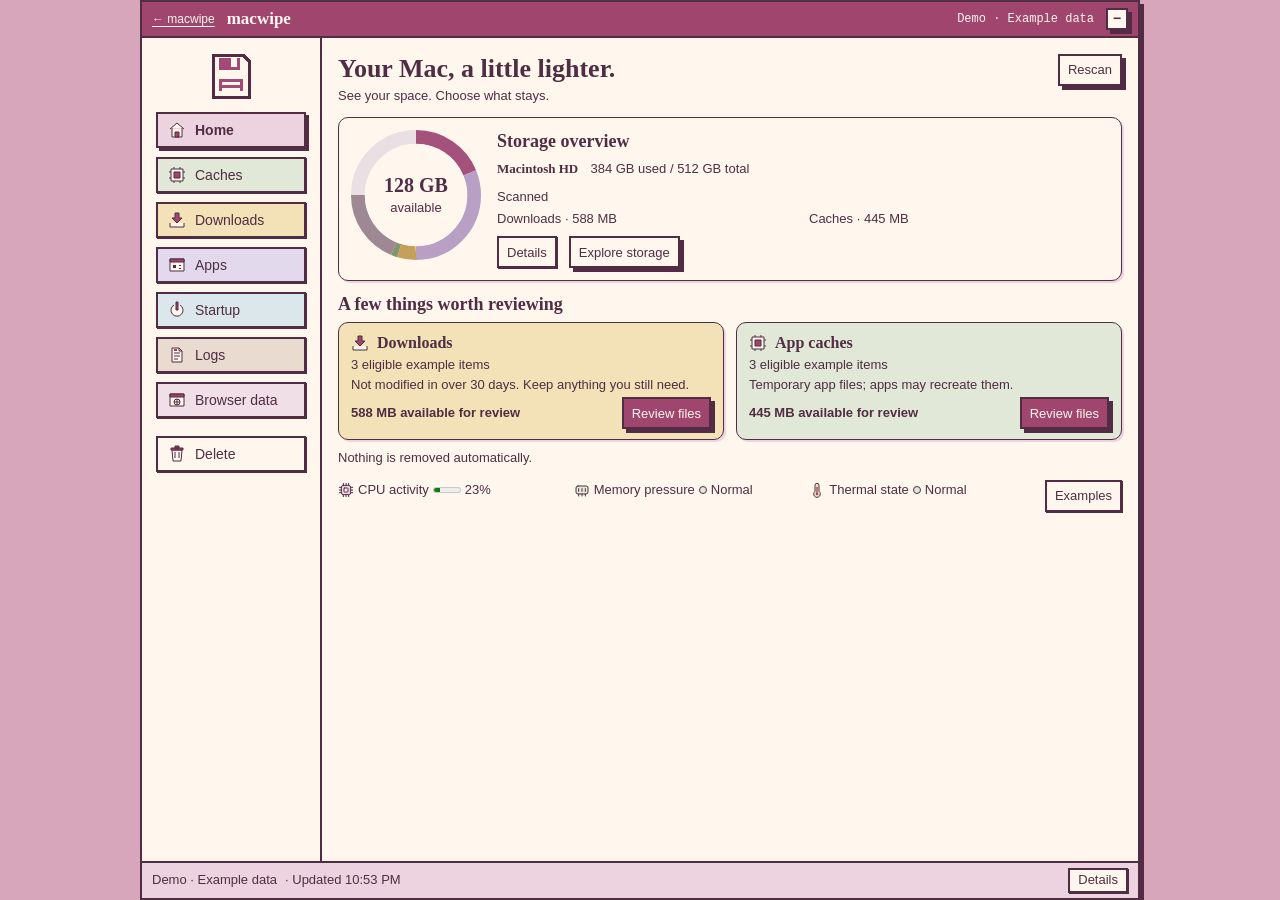
==== commit 7e1849ad: "Polish compact Home layout and storage labels" ====
--- a/website/dashboard.html
+++ b/website/dashboard.html
@@ -138,26 +138,20 @@
                     <div class="storage-ring-center" aria-hidden="true">
                       <strong id="storage-available"></strong>
                       <span>available</span>
-                      <small id="storage-percent"></small>
                     </div>
                   </div>
                   <div class="storage-summary">
                     <h3 id="storage-volume"></h3>
                     <p id="storage-usage"></p>
-                    <ul id="storage-legend" class="storage-legend"></ul>
+                    <div class="home-inventory-overview"><strong>Scanned</strong><span data-inventory-summary="downloads"></span><span data-inventory-summary="caches"></span></div>
                     <div class="storage-actions">
-                    <details class="storage-disclosure"><summary>Details</summary><p id="storage-size-note" hidden>
-                      Available space is reported by macOS. Cleanup candidates
-                      use logical file sizes, not guaranteed space freed.
-                    </p>
-                    <button class="question-row" type="button" data-action="storage-settings">Open macOS Storage settings</button>
-                    </details>
+                    <button class="question-row secondary-action" type="button" data-home-details="storage-details-dialog" aria-haspopup="dialog">Details</button>
                     <button class="question-row" type="button" data-action="explore-storage">Explore storage</button>
                     </div>
                   </div>
                 </div>
               </section>
-              <p class="home-inventory-overview"><span data-inventory-summary="downloads"></span><span data-inventory-summary="caches"></span></p>
+
               <section
                 class="home-recommendations"
                 aria-labelledby="recommendations-heading"
@@ -210,14 +204,14 @@
                   </article>
                 </div>
                 <p class="home-cleanup-note">
-                  Nothing is removed automatically. Files moved to Trash still occupy space.
+                  Nothing is removed automatically.
                 </p>
               </section>
               <div class="home-system-status" aria-label="Current system activity">
                 <span class="metric"><img src="assets/cpu.svg" width="16" height="16" alt="" />CPU activity <meter id="cpu-meter" min="0" max="100" value="0" aria-label="CPU activity" hidden></meter><strong id="cpu-value">Measuring</strong></span>
                 <span class="metric"><img src="assets/memory.svg" width="16" height="16" alt="" />Memory pressure <strong id="memory-value">Unavailable</strong></span>
                 <span class="metric"><img src="assets/thermal.svg" width="16" height="16" alt="" />Thermal state <strong id="thermal-value">Unavailable</strong></span>
-                <details class="system-details"><summary>Details</summary><p id="metric-example-label" hidden>Demo examples. These are fictional, stable readings.</p><p>Current system activity; file cleanup does not guarantee better performance.</p><p>High readings suggest investigating the current workload in Activity Monitor.</p><p id="metric-updated">No current sample.</p><button class="question-row" type="button" data-action="activity-monitor">Open Activity Monitor</button></details>
+                <button class="question-row secondary-action system-details" type="button" data-home-details="system-details-dialog" aria-haspopup="dialog">Details</button>
               </div>
             </div>
             <div
@@ -335,12 +329,34 @@
         <footer class="status-strip">
           <span id="scan-status" role="status">Demo · Example data</span>
           <span id="scan-updated" hidden>
-            · Last updated <time id="scan-updated-time"></time>
+            · Updated <time id="scan-updated-time"></time>
           </span>
+          <button class="question-row secondary-action" id="btn-scan-details" type="button" data-home-details="scan-details-dialog" aria-haspopup="dialog" hidden>Details</button>
           <button class="question-row" id="btn-cancel-scan" type="button" data-action="cancel-scan" hidden>Cancel scan</button>
         </footer>
       </main>
     </div>
+    <dialog class="window modal-dialog home-details-dialog" id="storage-details-dialog" aria-labelledby="storage-details-title">
+      <header class="title-bar">
+        <span class="title-bar-label" id="storage-details-title">Storage details</span>
+        <button class="window-control close-control" type="button" data-close aria-label="Close storage details" autofocus>×</button>
+      </header>
+      <div class="dialog-body"><p id="storage-size-note"></p><ul id="storage-legend" class="storage-legend"></ul><p id="home-measurement-details"></p><button class="question-row secondary-action" type="button" data-action="storage-settings">Open macOS Storage settings</button></div>
+    </dialog>
+    <dialog class="window modal-dialog home-details-dialog" id="system-details-dialog" aria-labelledby="system-details-title">
+      <header class="title-bar">
+        <span class="title-bar-label" id="system-details-title">Current system activity</span>
+        <button class="window-control close-control" type="button" data-close aria-label="Close current system activity" autofocus>×</button>
+      </header>
+      <div class="dialog-body"><p id="metric-example-label" hidden>Demo examples. These are fictional, stable readings.</p><p>Current system activity; file cleanup does not guarantee better performance.</p><p>High readings suggest investigating the current workload in Activity Monitor.</p><p id="metric-updated">No current sample.</p><button class="question-row secondary-action" type="button" data-action="activity-monitor">Open Activity Monitor</button></div>
+    </dialog>
+    <dialog class="window modal-dialog home-details-dialog" id="scan-details-dialog" aria-labelledby="scan-details-title">
+      <header class="title-bar">
+        <span class="title-bar-label" id="scan-details-title">Scan details</span>
+        <button class="window-control close-control" type="button" data-close aria-label="Close scan details" autofocus>×</button>
+      </header>
+      <div class="dialog-body"><p id="scan-explanation"></p><ul id="home-skipped-locations"></ul></div>
+    </dialog>
     <dialog
       class="window modal-dialog"
       data-chat-prefix="details"
--- a/website/styles/dashboard.css
+++ b/website/styles/dashboard.css
@@ -9,7 +9,7 @@
   display: none !important;
 }
 .dashboard-page {
-  padding: 40px 24px;
+  padding: 0;
 }
 .native-mode .dashboard-page { padding: 0; min-height: 100vh; }
 .native-mode .dashboard { width: 100%; margin: 0; box-shadow: none; }
@@ -18,49 +18,49 @@
   font: 13px/1.3 -apple-system, BlinkMacSystemFont, "Segoe UI", sans-serif;
 }
 .native-mode #btn-cancel-scan { display: inline-flex; vertical-align: middle; min-height: 24px; padding: 2px 8px; width: auto; font-size: 13px; }
-.native-mode .sidebar { padding-top: 14px; padding-bottom: 14px; }
-.native-mode .disk-icon { margin-bottom: 12px; }
-.native-mode[data-current-view="home"] .content-pane { padding: 12px 16px; }
-.native-mode[data-current-view="home"] .section-header {
+.dashboard-body .sidebar { padding-top: 14px; padding-bottom: 14px; }
+.dashboard-body .disk-icon { margin-bottom: 12px; }
+.dashboard-body[data-current-view="home"] .content-pane { padding: 16px; }
+.dashboard-body[data-current-view="home"] .section-header {
   display: grid;
   grid-template-columns: 1fr auto;
   gap: 2px 12px;
-  margin-bottom: 10px;
-}
-.native-mode[data-current-view="home"] .section-header h1 { font-size: 26px; margin: 0; }
-.native-mode[data-current-view="home"] .section-header p { margin: 0; font-size: 13px; }
-.native-mode #btn-home-rescan { grid-column: 2; grid-row: 1 / span 2; margin: 0; }
-.native-mode .home-panel { padding: 14px; }
-.native-mode .home-panel:has(#storage-overview:not([hidden])) {
+  margin-bottom: 12px;
+}
+.dashboard-body[data-current-view="home"] .section-header h1 { font-size: 26px; margin: 0; }
+.dashboard-body[data-current-view="home"] .section-header p { margin: 0; font-size: 13px; }
+.dashboard-body #btn-home-rescan { grid-column: 2; grid-row: 1 / span 2; margin: 0; }
+.dashboard-body .home-panel { padding: 12px; }
+.dashboard-body .home-panel:has(#storage-overview:not([hidden])) {
   display: grid;
   grid-template-columns: 130px 1fr;
   gap: 4px 16px;
 }
-.native-mode .home-panel h2 { grid-column: 2; margin: 0; font-size: 18px; }
-.native-mode #storage-overview:not([hidden]) { display: contents; }
-.native-mode .storage-ring { grid-row: 1 / span 2; width: 130px; height: 130px; }
-.native-mode .storage-ring svg { width: 130px; height: 130px; }
-.native-mode .storage-ring-center { inset: 14px; width: 102px; height: 102px; font-size: 13px; text-align: center; }
-.native-mode .storage-ring-center strong { font-size: 20px; }
-.native-mode .storage-ring-center small { font-size: 13px; margin-top: 2px; }
-.native-mode .storage-summary { grid-column: 2; }
+.dashboard-body .home-panel h2 { grid-column: 2; margin: 0; font-size: 18px; }
+.dashboard-body #storage-overview:not([hidden]) { display: contents; }
+.dashboard-body .storage-ring { grid-row: 1 / span 2; flex-basis: 130px; width: 130px; height: 130px; }
+.dashboard-body .storage-ring svg { width: 130px; height: 130px; }
+.dashboard-body .storage-ring-center { inset: 14px; width: 102px; height: 102px; font-size: 13px; text-align: center; }
+.dashboard-body .storage-ring-center strong { font-size: 20px; }
+.dashboard-body .storage-ring-center small { font-size: 13px; margin-top: 2px; }
+.dashboard-body .storage-summary { grid-column: 2; }
 .storage-actions { display: flex; align-items: flex-start; gap: 12px; }
-.storage-actions > details { min-width: 0; flex: 1; }
 .storage-actions > button { flex-shrink: 0; width: auto; }
-.native-mode .storage-actions > button { min-height: 28px; padding: 4px 8px; font-size: 13px; }
-.native-mode .storage-summary h3 { font-size: 18px; margin-bottom: 4px; }
-.native-mode .storage-summary p, .storage-disclosure { font-size: 13px; }
-.native-mode .storage-legend { margin-top: 6px; gap: 4px 12px; font-size: 13px; }
-.native-mode .home-recommendations { margin-top: 12px; }
-.home-inventory-overview { display: flex; flex-wrap: wrap; gap: 4px 12px; font-size: 13px; margin: 8px 0; }
-.native-mode .home-inventory-overview + .home-recommendations { margin-top: 8px; }
-.native-mode .home-recommendations h2 { font-size: 18px; margin-bottom: 6px; }
-.native-mode .recommendation-card { padding: 10px 12px; gap: 4px; display: grid; grid-template-columns: 1fr auto; }
-.native-mode .recommendation-card h3 { font-size: 16px; grid-column: 1 / -1; }
-.native-mode .recommendation-card p { font-size: 13px; line-height: 1.25; grid-column: 1 / -1; }
-.native-mode .recommendation-card [data-recommendation-size] { grid-column: 1; margin: 0; align-self: center; }
-.native-mode .recommendation-card button { grid-column: 2; padding: 4px 8px; font-size: 13px; }
-.native-mode .home-cleanup-note { margin: 4px 0; font-size: 13px; }
+.dashboard-body .storage-actions > button { min-height: 32px; padding: 4px 8px; font-size: 13px; }
+.dashboard-body .storage-summary h3 { display: inline; font-size: 13px; margin: 0 8px 0 0; }
+.dashboard-body #storage-usage { display: inline; }
+.dashboard-body .storage-summary p, .storage-disclosure { font-size: 13px; }
+.dashboard-body .storage-legend { margin-top: 8px; gap: 4px 12px; font-size: 13px; }
+.dashboard-body .home-recommendations { margin-top: 12px; }
+.home-inventory-overview { display: grid; grid-template-columns: repeat(2, minmax(0, 1fr)); gap: 2px 12px; font-size: 13px; margin: 8px 0; }
+.home-inventory-overview > strong { grid-column: 1 / -1; font-weight: 500; }
+.dashboard-body .home-recommendations h2 { font-size: 18px; margin-bottom: 6px; }
+.dashboard-body .recommendation-card { padding: 10px 12px; gap: 4px; display: grid; grid-template-columns: 1fr auto; }
+.dashboard-body .recommendation-card h3 { font-size: 16px; grid-column: 1 / -1; }
+.dashboard-body .recommendation-card p { font-size: 13px; line-height: 1.25; grid-column: 1 / -1; }
+.dashboard-body .recommendation-card [data-recommendation-size] { grid-column: 1; margin: 0; align-self: center; }
+.dashboard-body .recommendation-card button { grid-column: 2; padding: 4px 8px; font-size: 13px; }
+.dashboard-body .home-cleanup-note { margin: 4px 0; font-size: 13px; }
 .home-system-status { display: grid; grid-template-columns: repeat(3, minmax(0, 1fr)) auto; gap: 8px; align-items: start; margin: 8px 0 0; font-size: 13px; }
 .metric { display: flex; gap: 4px; align-items: center; flex-wrap: wrap; }
 .metric img { flex-shrink: 0; }
@@ -70,13 +70,25 @@
 .metric [data-state="warning"]::before, .metric [data-state="elevated"]::before { background: #f3e1b7 !important; }
 .metric [data-state="high"]::before, .metric [data-state="critical"]::before { background: #9f456e !important; }
 #cpu-meter { width: 28px; height: 12px; accent-color: var(--button); }
-.system-details[open] { grid-column: 1 / -1; }
-.system-details p { margin: 6px 0; }
+.dashboard-body .secondary-action { width: auto; padding: 4px 8px; min-height: 32px; font-size: 13px; box-shadow: 1px 1px 0 var(--ink); }
+.home-details-dialog { width: min(520px, calc(100% - 32px)); max-height: calc(100vh - 32px); overflow-y: auto; font-size: 13px; }
+.home-details-dialog li { overflow-wrap: anywhere; }
+.dashboard-body[data-current-view="home"] .content-pane .question-row { min-height: 32px; padding: 4px 8px; font-size: 13px; }
+.dashboard-body .recommendation-grid { gap: 12px; }
+.dashboard-body .dashboard { display: flex; flex-direction: column; min-height: 100vh; }
+.native-mode .dashboard { min-height: 100vh; }
+.dashboard-layout { flex: 1; }
+.dashboard-body .dashboard > .status-strip { display: flex; align-items: center; flex-wrap: wrap; gap: 4px 8px; padding: 5px 10px; font: 13px/1.3 -apple-system, BlinkMacSystemFont, "Segoe UI", sans-serif; }
+.dashboard-body #btn-cancel-scan { min-height: 24px; padding: 2px 8px; width: auto; font-size: 13px; }
+.dashboard-body #btn-scan-details { min-height: 24px; margin-left: auto; padding: 2px 8px; }
+.dashboard-body #home-view { display: grid; gap: 12px; }
+.dashboard-body .home-recommendations, .dashboard-body .home-system-status { margin-top: 0; }
+.dashboard-body .home-cleanup-note { margin: 8px 0 0; }
 @media (max-width: 749px) { .home-system-status { grid-template-columns: 1fr; } }
 @media (max-width: 749px) {
-  .native-mode .home-panel:has(#storage-overview:not([hidden])) { display: block; }
-  .native-mode #storage-overview:not([hidden]) { display: flex; }
-  .native-mode[data-current-view="home"] .section-header { display: block; }
+  .dashboard-body .home-panel:has(#storage-overview:not([hidden])) { display: block; }
+  .dashboard-body #storage-overview:not([hidden]) { display: flex; }
+  .dashboard-body[data-current-view="home"] .section-header { display: block; }
 }
 .dashboard {
   width: min(1000px, 100%);
@@ -91,7 +103,7 @@
 }
 .dashboard-layout {
   display: grid;
-  grid-template-columns: 185px minmax(0, 1fr);
+  grid-template-columns: 180px minmax(0, 1fr);
 }
 .sidebar {
   padding: 24px 14px;
@@ -109,9 +121,9 @@
 }
 .sidebar .question-row {
   justify-content: flex-start;
-  min-height: 44px;
+  min-height: 36px;
   gap: 9px;
-  padding: 8px 10px;
+  padding: 5px 10px;
   border: 2px solid var(--ink);
   background: var(--nav-color);
   color: var(--ink);
